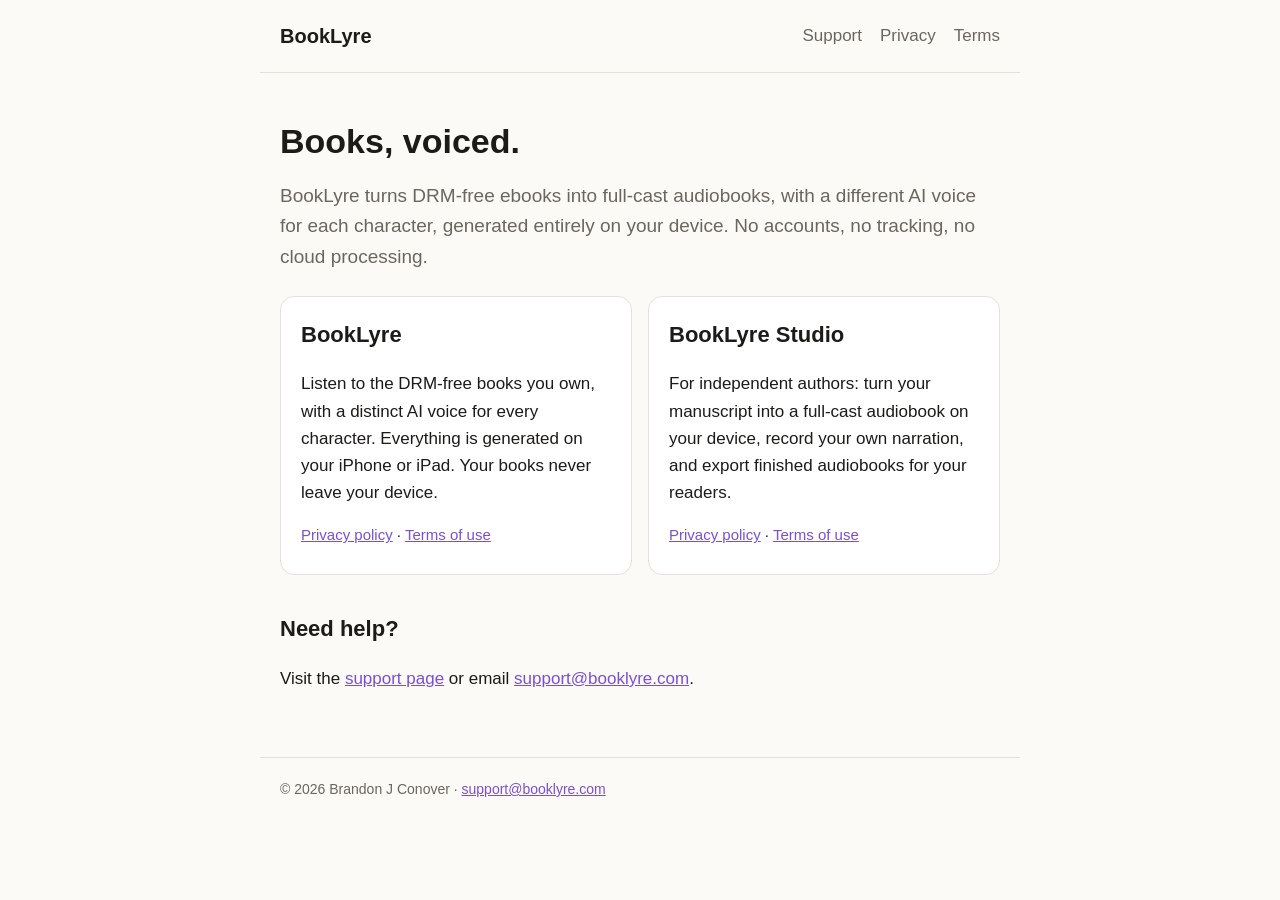
==== index.html @ fdc37216 "Initial BookLyre support site" ====
<!doctype html>
<html lang="en">
<head>
<meta charset="utf-8">
<meta name="viewport" content="width=device-width, initial-scale=1">
<title>BookLyre</title>
<meta name="description" content="Listen to the DRM-free books you own, with a distinct AI voice for every character. Everything is generated on your iPhone or iPad. Your books never leave your device.">
<link rel="stylesheet" href="style.css">
</head>
<body>
<header class="site"><a class="brand" href="">BookLyre</a>
<nav><a href="support/">Support</a><a href="privacy/booklyre/">Privacy</a><a href="terms/booklyre/">Terms</a></nav></header>
<main>
<section class="hero"><h1>Books, voiced.</h1>
<p>BookLyre turns DRM-free ebooks into full-cast audiobooks, with a different AI voice for each character,
generated entirely on your device. No accounts, no tracking, no cloud processing.</p></section>
<div class="cards"><section class="card"><h2>BookLyre</h2><p>Listen to the DRM-free books you own, with a distinct AI voice for every character. Everything is generated on your iPhone or iPad. Your books never leave your device.</p>
<p class="links"><a href="privacy/booklyre/">Privacy policy</a> &middot; <a href="terms/booklyre/">Terms of use</a></p></section>
<section class="card"><h2>BookLyre Studio</h2><p>For independent authors: turn your manuscript into a full-cast audiobook on your device, record your own narration, and export finished audiobooks for your readers.</p>
<p class="links"><a href="privacy/booklyre-studio/">Privacy policy</a> &middot; <a href="terms/booklyre-studio/">Terms of use</a></p></section></div>
<section><h2>Need help?</h2><p>Visit the <a href="support/">support page</a> or email
<a href="mailto:support@booklyre.com">support@booklyre.com</a>.</p></section>
</main>
<footer class="site">&copy; 2026 Brandon J Conover &middot; <a href="mailto:support@booklyre.com">support@booklyre.com</a></footer>
</body>
</html>
---- style.css ----
:root {
  --bg: #fbfaf7; --fg: #1d1b18; --muted: #6b665e; --line: #e6e1d8;
  --card: #ffffff; --accent: #7a4fd6;
  color-scheme: light dark;
}
@media (prefers-color-scheme: dark) {
  :root { --bg: #151413; --fg: #ece8e1; --muted: #a39d93; --line: #2d2a27; --card: #1d1c1a; --accent: #b39af0; }
}
* { box-sizing: border-box; }
body {
  margin: 0; background: var(--bg); color: var(--fg);
  font: 17px/1.6 -apple-system, BlinkMacSystemFont, "Segoe UI", Roboto, sans-serif;
}
a { color: var(--accent); }
header.site, main, footer.site { max-width: 760px; margin: 0 auto; padding: 0 20px; }
header.site { display: flex; align-items: center; justify-content: space-between; flex-wrap: wrap; gap: 8px; padding-top: 20px; padding-bottom: 20px; border-bottom: 1px solid var(--line); }
.brand { font-weight: 700; font-size: 20px; color: var(--fg); text-decoration: none; }
nav a { margin-left: 18px; text-decoration: none; color: var(--muted); }
nav a:hover { color: var(--fg); }
main { padding-top: 24px; padding-bottom: 48px; }
h1 { font-size: 34px; line-height: 1.2; margin: 24px 0 12px; }
h2 { font-size: 22px; margin-top: 36px; }
h3 { font-size: 18px; margin-top: 24px; margin-bottom: 4px; }
.hero p { font-size: 19px; color: var(--muted); }
.cards { display: grid; grid-template-columns: repeat(auto-fit, minmax(260px, 1fr)); gap: 16px; margin-top: 24px; }
.card { background: var(--card); border: 1px solid var(--line); border-radius: 14px; padding: 4px 20px 12px; }
.card h2 { margin-top: 16px; }
.links { font-size: 15px; }
.switch { font-size: 14px; color: var(--muted); border-bottom: 1px solid var(--line); padding-bottom: 12px; }
footer.site { padding-top: 20px; padding-bottom: 32px; border-top: 1px solid var(--line); font-size: 14px; color: var(--muted); }
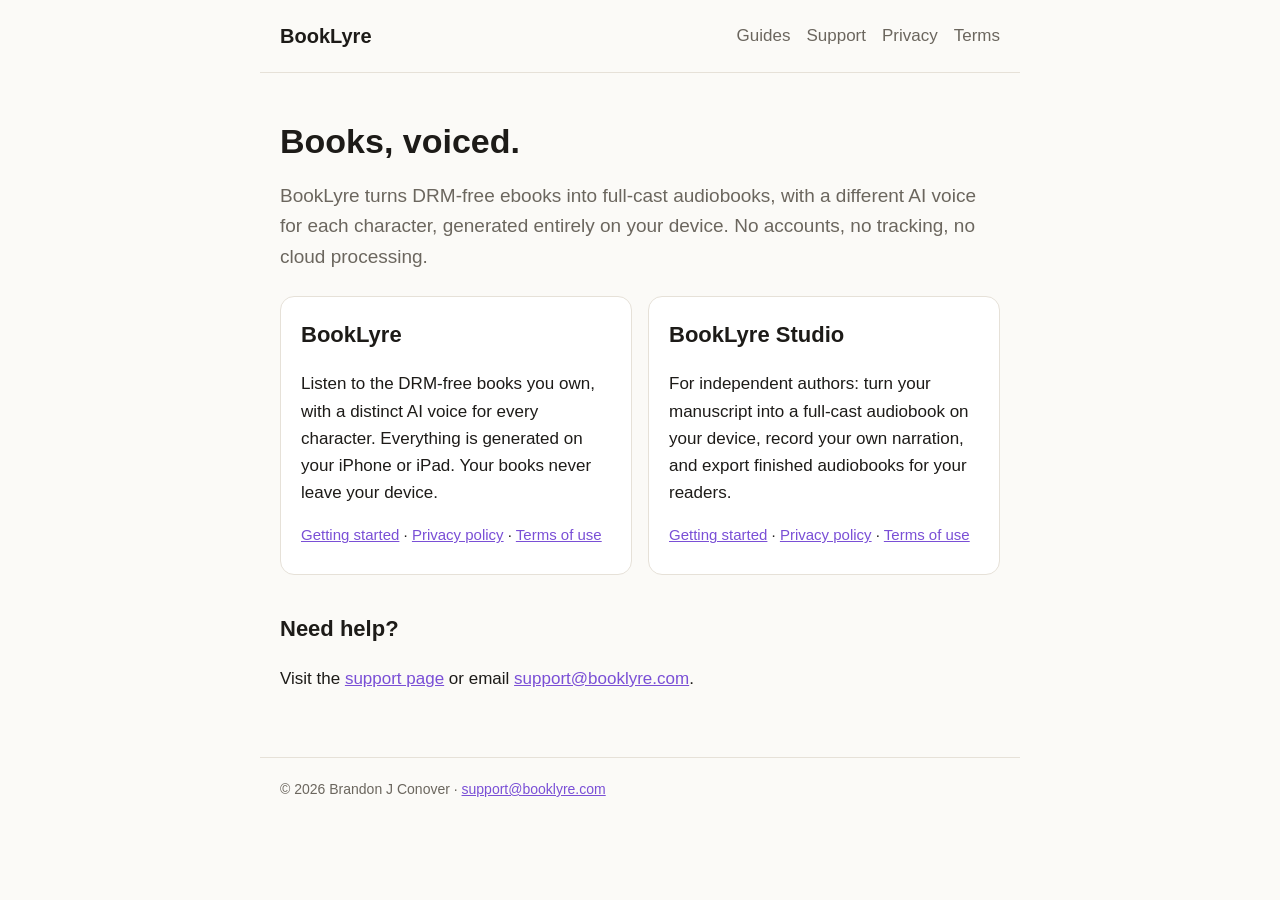
==== commit 43cf7305: "Add getting-started guides for BookLyre and BookLyre Studio Co-Authored-By: Claude Opus 5.5 (1M cont" ====
--- a/index.html
+++ b/index.html
@@ -9,15 +9,15 @@
 </head>
 <body>
 <header class="site"><a class="brand" href="">BookLyre</a>
-<nav><a href="support/">Support</a><a href="privacy/booklyre/">Privacy</a><a href="terms/booklyre/">Terms</a></nav></header>
+<nav><a href="guides/">Guides</a><a href="support/">Support</a><a href="privacy/booklyre/">Privacy</a><a href="terms/booklyre/">Terms</a></nav></header>
 <main>
 <section class="hero"><h1>Books, voiced.</h1>
 <p>BookLyre turns DRM-free ebooks into full-cast audiobooks, with a different AI voice for each character,
 generated entirely on your device. No accounts, no tracking, no cloud processing.</p></section>
 <div class="cards"><section class="card"><h2>BookLyre</h2><p>Listen to the DRM-free books you own, with a distinct AI voice for every character. Everything is generated on your iPhone or iPad. Your books never leave your device.</p>
-<p class="links"><a href="privacy/booklyre/">Privacy policy</a> &middot; <a href="terms/booklyre/">Terms of use</a></p></section>
+<p class="links"><a href="guides/booklyre/">Getting started</a> &middot; <a href="privacy/booklyre/">Privacy policy</a> &middot; <a href="terms/booklyre/">Terms of use</a></p></section>
 <section class="card"><h2>BookLyre Studio</h2><p>For independent authors: turn your manuscript into a full-cast audiobook on your device, record your own narration, and export finished audiobooks for your readers.</p>
-<p class="links"><a href="privacy/booklyre-studio/">Privacy policy</a> &middot; <a href="terms/booklyre-studio/">Terms of use</a></p></section></div>
+<p class="links"><a href="guides/booklyre-studio/">Getting started</a> &middot; <a href="privacy/booklyre-studio/">Privacy policy</a> &middot; <a href="terms/booklyre-studio/">Terms of use</a></p></section></div>
 <section><h2>Need help?</h2><p>Visit the <a href="support/">support page</a> or email
 <a href="mailto:support@booklyre.com">support@booklyre.com</a>.</p></section>
 </main>
--- a/style.css
+++ b/style.css
@@ -15,7 +15,8 @@
 header.site, main, footer.site { max-width: 760px; margin: 0 auto; padding: 0 20px; }
 header.site { display: flex; align-items: center; justify-content: space-between; flex-wrap: wrap; gap: 8px; padding-top: 20px; padding-bottom: 20px; border-bottom: 1px solid var(--line); }
 .brand { font-weight: 700; font-size: 20px; color: var(--fg); text-decoration: none; }
-nav a { margin-left: 18px; text-decoration: none; color: var(--muted); }
+nav { display: flex; gap: 16px; flex-wrap: wrap; }
+nav a { text-decoration: none; color: var(--muted); }
 nav a:hover { color: var(--fg); }
 main { padding-top: 24px; padding-bottom: 48px; }
 h1 { font-size: 34px; line-height: 1.2; margin: 24px 0 12px; }
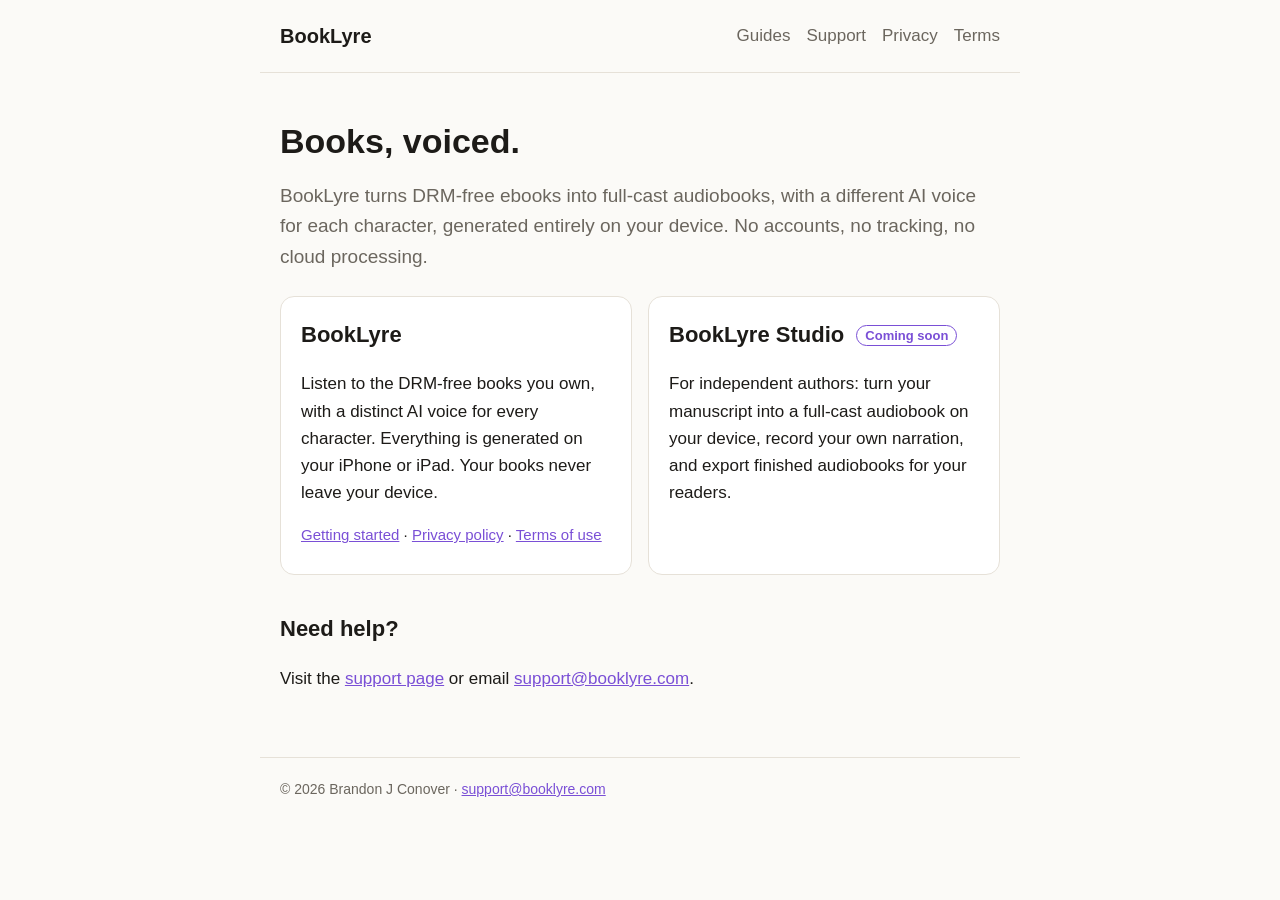
==== commit eb4d62e4: "Mark BookLyre Studio as coming soon Co-Authored-By: Claude Opus 5.5 (1M context) <noreply@anthropic." ====
--- a/index.html
+++ b/index.html
@@ -16,8 +16,7 @@
 generated entirely on your device. No accounts, no tracking, no cloud processing.</p></section>
 <div class="cards"><section class="card"><h2>BookLyre</h2><p>Listen to the DRM-free books you own, with a distinct AI voice for every character. Everything is generated on your iPhone or iPad. Your books never leave your device.</p>
 <p class="links"><a href="guides/booklyre/">Getting started</a> &middot; <a href="privacy/booklyre/">Privacy policy</a> &middot; <a href="terms/booklyre/">Terms of use</a></p></section>
-<section class="card"><h2>BookLyre Studio</h2><p>For independent authors: turn your manuscript into a full-cast audiobook on your device, record your own narration, and export finished audiobooks for your readers.</p>
-<p class="links"><a href="guides/booklyre-studio/">Getting started</a> &middot; <a href="privacy/booklyre-studio/">Privacy policy</a> &middot; <a href="terms/booklyre-studio/">Terms of use</a></p></section></div>
+<section class="card"><h2>BookLyre Studio <span class="soon">Coming soon</span></h2><p>For independent authors: turn your manuscript into a full-cast audiobook on your device, record your own narration, and export finished audiobooks for your readers.</p></section></div>
 <section><h2>Need help?</h2><p>Visit the <a href="support/">support page</a> or email
 <a href="mailto:support@booklyre.com">support@booklyre.com</a>.</p></section>
 </main>
--- a/style.css
+++ b/style.css
@@ -29,3 +29,4 @@
 .links { font-size: 15px; }
 .switch { font-size: 14px; color: var(--muted); border-bottom: 1px solid var(--line); padding-bottom: 12px; }
 footer.site { padding-top: 20px; padding-bottom: 32px; border-top: 1px solid var(--line); font-size: 14px; color: var(--muted); }
+.soon { font-size: 13px; font-weight: 600; color: var(--accent); border: 1px solid var(--accent); border-radius: 999px; padding: 2px 8px; vertical-align: middle; margin-left: 6px; white-space: nowrap; }
